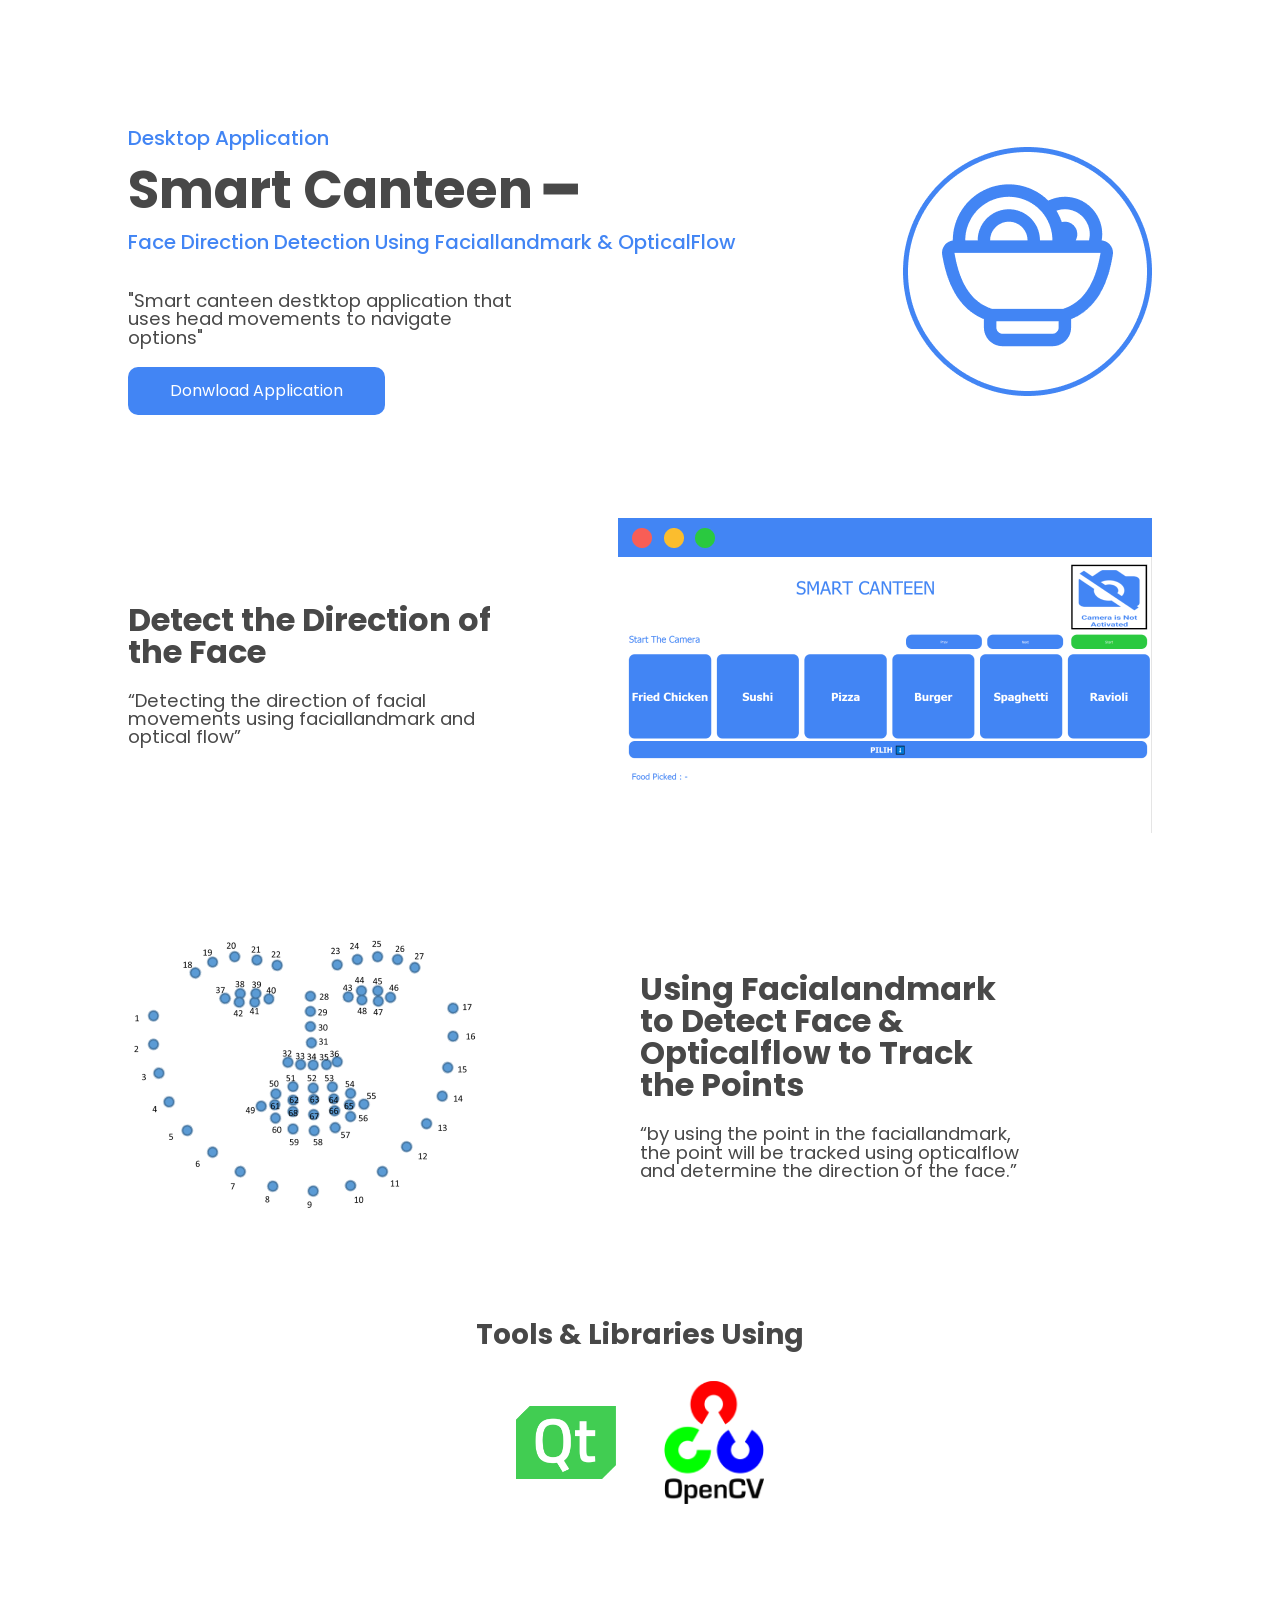
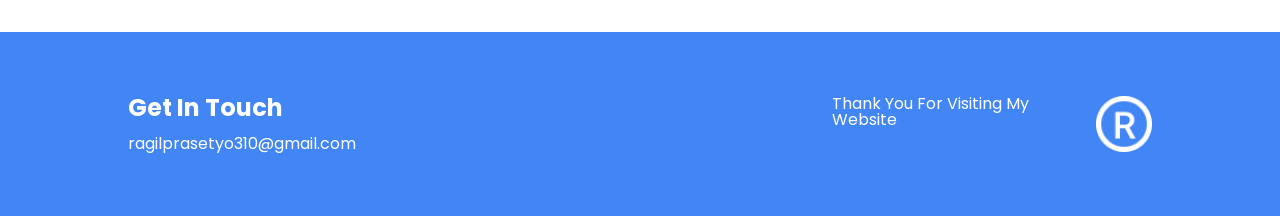
==== project/project1.html @ 8fffec0a "big update jan 2022" ====
<!DOCTYPE html>
<html lang="en">
    <head>
        <meta charset="UTF-8">
        <meta http-equiv="X-UA-Compatible" content="IE=edge">
        <meta name="viewport" content="width=device-width, initial-scale=1.0">
        <link rel="icon" href="../src/img/logo.ico">
        <link rel="stylesheet" href="../src/styles/reset.css">
        <link rel="stylesheet" href="../src/styles/global.css">
        <link rel="stylesheet" href="../src/styles/project1/project1.css">
        <link rel="stylesheet" href="https://pro.fontawesome.com/releases/v5.10.0/css/all.css" integrity="sha384-AYmEC3Yw5cVb3ZcuHtOA93w35dYTsvhLPVnYs9eStHfGJvOvKxVfELGroGkvsg+p" crossorigin="anonymous"/>
        <title>Project | Smart Canteen</title>
    </head>
<body>
    <div class="content-wide-container">
        <nav class="navbar">

        </nav>

        <div class="content-header">
            <div class="content-description">
                <p class="blue-text">Desktop Application</p>
                <h1>Smart Canteen ━</h1>
                <p class="blue-text">Face Direction Detection Using Faciallandmark & OpticalFlow</p>
                <p class="summary">
                    "Smart canteen destktop application that uses head movements to navigate options"
                </p>
                <a href="#" class="button-blue button">Donwload Application</a>
            </div>
            <img src='../src/img/project1/smart-canteen.png' />
        </div>
        <div class='content-flexbox'>
            <div class="text">
                <h2>Detect the Direction of the Face</h2>
                <p>“Detecting the direction of facial movements using faciallandmark and optical flow”</p>
            </div>
            <img src='../src/img/project1/app.png' />
        </div>

        <div class='content-flexbox'>
            <div>
                <img src='../src/img/project1/fl.png' />
            </div>
            <div class="text">
                <h2>Using Facialandmark to Detect Face & Opticalflow to Track the Points</h2>
                <p>“by using the point in the faciallandmark, the point will be tracked using opticalflow and determine the direction of the face.”</p>
            </div>
        </div>

        <div class='content-center'>
            <h2>Tools & Libraries Using</h2>
            <div class='image-container'>
                <img src='../src/img/project1/qt.png'/ class='icon'>
                <img src='../src/img/project1/opencv.png'  class='icon'/>
            </div>
        </div>

    </div>

    <footer class='footer-blue footer-container'>
        <div class='footer-left'>
            <h3>Get In Touch</h3>
            <p>ragilprasetyo310@gmail.com</p>
        </div>
        <div class='footer-right'>
            <p>Thank You For Visiting My Website</p>
            <img src='../src/img/footer-icon.png' />
        </div>
    </footer>
</body>
</html>
---- src/styles/global.css ----
.button {
  border-radius: 10px;
  display: -webkit-inline-box;
  display: -ms-inline-flexbox;
  display: inline-flex;
  width: 220px;
  -webkit-box-pack: center;
      -ms-flex-pack: center;
          justify-content: center;
  color: white;
  text-decoration: none;
  text-align: center;
  padding: 1rem 1.15rem;
  -webkit-transition: all .2s ease-in-out;
  transition: all .2s ease-in-out;
}

.button-small {
  border-radius: 10px;
  display: -webkit-inline-box;
  display: -ms-inline-flexbox;
  display: inline-flex;
  width: 150px;
  -webkit-box-pack: center;
      -ms-flex-pack: center;
          justify-content: center;
  color: white;
  text-decoration: none;
  text-align: center;
  padding: 1rem 1.15rem;
  -webkit-transition: all .2s ease-in-out;
  transition: all .2s ease-in-out;
}

.button-blue {
  background-color: #4285F4;
}

.button-blue:hover {
  background-color: #1E50A5;
}

.button-red {
  background-color: #F85E56;
}

.button-red:hover {
  background-color: #D8342B;
}

.content-container {
  padding: 5% 25%;
}

@media (min-width: 0px) and (max-width: 480px) {
  .content-container {
    padding: 20% 10%;
  }
}

@media (min-width: 481px) and (max-width: 767px) {
  .content-container {
    padding: 15% 10%;
  }
}

@media (min-width: 768px) and (max-width: 1024px) {
  .content-container {
    padding: 10% 15%;
  }
}

@media (min-width: 768px) and (max-width: 1024px) and (orientation: landscape) {
  .content-container {
    padding: 5% 20%;
  }
}

.content-wide-container {
  padding: 10% 10%;
}

@media (min-width: 0px) and (max-width: 480px) {
  .content-wide-container {
    padding: 20% 10%;
  }
}

@media (min-width: 481px) and (max-width: 767px) {
  .content-wide-container {
    padding: 15% 10%;
  }
}

@media (min-width: 768px) and (max-width: 1024px) {
  .content-wide-container {
    padding: 10% 15%;
  }
}

@media (min-width: 768px) and (max-width: 1024px) and (orientation: landscape) {
  .content-wide-container {
    padding: 5% 20%;
  }
}

.red-text {
  color: #F85E56;
}

.blue-text {
  color: #4285F4;
}

.content-header {
  display: -webkit-box;
  display: -ms-flexbox;
  display: flex;
  -webkit-box-pack: justify;
      -ms-flex-pack: justify;
          justify-content: space-between;
  -webkit-box-align: center;
      -ms-flex-align: center;
          align-items: center;
  -webkit-box-flex: wrap;
      -ms-flex: wrap;
          flex: wrap;
}

@media (min-width: 0px) and (max-width: 480px) {
  .content-header {
    -webkit-box-orient: vertical;
    -webkit-box-direction: normal;
        -ms-flex-flow: column wrap-reverse;
            flex-flow: column wrap-reverse;
    -ms-flex-wrap: wrap-reverse;
        flex-wrap: wrap-reverse;
  }
}

@media (min-width: 481px) and (max-width: 767px) {
  .content-header {
    -webkit-box-orient: vertical;
    -webkit-box-direction: normal;
        -ms-flex-flow: column wrap-reverse;
            flex-flow: column wrap-reverse;
    -ms-flex-wrap: wrap-reverse;
        flex-wrap: wrap-reverse;
  }
}

@media (min-width: 768px) and (max-width: 1024px) {
  .content-header {
    -webkit-box-orient: vertical;
    -webkit-box-direction: normal;
        -ms-flex-flow: column wrap-reverse;
            flex-flow: column wrap-reverse;
    -ms-flex-wrap: wrap-reverse;
        flex-wrap: wrap-reverse;
  }
}

@media (min-width: 0px) and (max-width: 480px) {
  .content-header img {
    margin-top: 2rem;
    -o-object-fit: contain;
       object-fit: contain;
    width: 150px;
  }
}

@media (min-width: 481px) and (max-width: 767px) {
  .content-header img {
    margin-top: 2rem;
    -o-object-fit: contain;
       object-fit: contain;
    width: 150px;
  }
}

@media (min-width: 768px) and (max-width: 1024px) {
  .content-header img {
    margin-top: 2rem;
    -o-object-fit: contain;
       object-fit: contain;
    width: 150px;
  }
}

.content-header .content-description h1 {
  font-size: 3.25rem;
  color: #484848;
  font-weight: 700;
  margin: 1rem 0;
}

@media (min-width: 0px) and (max-width: 480px) {
  .content-header .content-description h1 {
    font-size: 2.25rem;
  }
}

@media (min-width: 481px) and (max-width: 767px) {
  .content-header .content-description h1 {
    font-size: 2.25rem;
  }
}

@media (min-width: 768px) and (max-width: 1024px) {
  .content-header .content-description h1 {
    font-size: 2.25rem;
  }
}

.content-header .content-description p {
  font-size: 1.25rem;
  font-weight: 500;
}

.content-header .content-description .summary {
  font-size: 1.15rem;
  color: #484848;
  font-weight: 400;
  width: 50%;
  margin: 2.5rem 0 1.25rem;
}

@media (min-width: 0px) and (max-width: 480px) {
  .content-header .content-description .summary {
    width: 100%;
  }
}

@media (min-width: 481px) and (max-width: 767px) {
  .content-header .content-description .summary {
    width: 100%;
  }
}

@media (min-width: 768px) and (max-width: 1024px) {
  .content-header .content-description .summary {
    width: 100%;
  }
}

.content-flexbox {
  display: -webkit-box;
  display: -ms-flexbox;
  display: flex;
  -webkit-box-pack: justify;
      -ms-flex-pack: justify;
          justify-content: space-between;
  -webkit-box-align: center;
      -ms-flex-align: center;
          align-items: center;
  margin: 10% 0;
}

@media (min-width: 0px) and (max-width: 480px) {
  .content-flexbox {
    -webkit-box-orient: vertical;
    -webkit-box-direction: normal;
        -ms-flex-direction: column;
            flex-direction: column;
    -webkit-box-pack: center;
        -ms-flex-pack: center;
            justify-content: center;
  }
}

@media (min-width: 481px) and (max-width: 767px) {
  .content-flexbox {
    -webkit-box-orient: vertical;
    -webkit-box-direction: normal;
        -ms-flex-direction: column;
            flex-direction: column;
  }
}

@media (min-width: 768px) and (max-width: 1024px) {
  .content-flexbox {
    -webkit-box-orient: vertical;
    -webkit-box-direction: normal;
        -ms-flex-direction: column;
            flex-direction: column;
  }
}

@media (min-width: 0px) and (max-width: 480px) {
  .content-flexbox img {
    -o-object-fit: contain;
       object-fit: contain;
    margin: 2rem 0;
    width: 250px;
  }
}

@media (min-width: 481px) and (max-width: 767px) {
  .content-flexbox img {
    -o-object-fit: contain;
       object-fit: contain;
    width: 250px;
  }
}

@media (min-width: 768px) and (max-width: 1024px) {
  .content-flexbox img {
    -o-object-fit: contain;
       object-fit: contain;
    width: 250px;
  }
}

.content-flexbox .text {
  width: 50%;
  display: inline;
}

@media (min-width: 0px) and (max-width: 480px) {
  .content-flexbox .text {
    width: 100%;
  }
}

@media (min-width: 481px) and (max-width: 767px) {
  .content-flexbox .text {
    width: 100%;
  }
}

@media (min-width: 768px) and (max-width: 1024px) {
  .content-flexbox .text {
    width: 100%;
  }
}

.content-flexbox .text h2 {
  font-size: 2rem;
  color: #484848;
  font-weight: 700;
  margin-bottom: 1.5rem;
  width: 75%;
}

@media (min-width: 0px) and (max-width: 480px) {
  .content-flexbox .text h2 {
    font-size: 1.25rem;
    width: 100%;
  }
}

@media (min-width: 481px) and (max-width: 767px) {
  .content-flexbox .text h2 {
    font-size: 1.25rem;
    width: 100%;
  }
}

@media (min-width: 768px) and (max-width: 1024px) {
  .content-flexbox .text h2 {
    font-size: 1.25rem;
    width: 100%;
  }
}

.content-flexbox .text p {
  font-size: 1.15rem;
  color: #484848;
  width: 75%;
}

@media (min-width: 0px) and (max-width: 480px) {
  .content-flexbox .text p {
    font-size: 1rem;
    width: 100%;
  }
}

@media (min-width: 481px) and (max-width: 767px) {
  .content-flexbox .text p {
    font-size: 1rem;
    width: 100%;
  }
}

@media (min-width: 768px) and (max-width: 1024px) {
  .content-flexbox .text p {
    font-size: 1rem;
    width: 100%;
  }
}

.content-center {
  display: -webkit-box;
  display: -ms-flexbox;
  display: flex;
  -webkit-box-orient: vertical;
  -webkit-box-direction: normal;
      -ms-flex-direction: column;
          flex-direction: column;
  -webkit-box-align: center;
      -ms-flex-align: center;
          align-items: center;
}

.content-center h2 {
  font-size: 1.75rem;
  color: #484848;
  font-weight: 700;
  margin-bottom: 2rem;
}

@media (min-width: 0px) and (max-width: 480px) {
  .content-center h2 {
    font-size: 1.25rem;
  }
}

@media (min-width: 481px) and (max-width: 767px) {
  .content-center h2 {
    font-size: 1.25rem;
  }
}

@media (min-width: 768px) and (max-width: 1024px) {
  .content-center h2 {
    font-size: 1.5rem;
  }
}

.content-center .image-container {
  display: -webkit-box;
  display: -ms-flexbox;
  display: flex;
  -webkit-box-align: center;
      -ms-flex-align: center;
          align-items: center;
}

.content-center .image-container .icon {
  margin-right: 3rem;
  -o-object-fit: contain;
     object-fit: contain;
  width: 100px;
}

.content-center .image-container .icon:last-child {
  margin-right: 0;
}

.footer-blue {
  background-color: #4285F4;
}

.footer-red {
  background-color: #F85E56;
}

.footer-container {
  padding: 5% 10%;
  color: white;
  display: -webkit-box;
  display: -ms-flexbox;
  display: flex;
  -webkit-box-pack: justify;
      -ms-flex-pack: justify;
          justify-content: space-between;
}

@media (min-width: 0px) and (max-width: 480px) {
  .footer-container {
    -webkit-box-orient: vertical;
    -webkit-box-direction: normal;
        -ms-flex-direction: column;
            flex-direction: column;
  }
}

@media (min-width: 481px) and (max-width: 767px) {
  .footer-container {
    -webkit-box-orient: vertical;
    -webkit-box-direction: normal;
        -ms-flex-direction: column;
            flex-direction: column;
  }
}

@media (min-width: 768px) and (max-width: 1024px) {
  .footer-container {
    -webkit-box-orient: horizontal;
    -webkit-box-direction: normal;
        -ms-flex-direction: row;
            flex-direction: row;
  }
}

.footer-container .footer-left h3 {
  font-size: 1.5rem;
  font-weight: 700;
  margin-bottom: 1rem;
}

.footer-container .footer-right {
  display: -webkit-box;
  display: -ms-flexbox;
  display: flex;
}

@media (min-width: 0px) and (max-width: 480px) {
  .footer-container .footer-right {
    -webkit-box-orient: vertical;
    -webkit-box-direction: normal;
        -ms-flex-direction: column;
            flex-direction: column;
    margin-top: 2.5rem;
  }
}

@media (min-width: 481px) and (max-width: 767px) {
  .footer-container .footer-right {
    -webkit-box-orient: vertical;
    -webkit-box-direction: normal;
        -ms-flex-direction: column;
            flex-direction: column;
    margin-top: 2.5rem;
  }
}

@media (min-width: 768px) and (max-width: 1024px) {
  .footer-container .footer-right {
    -webkit-box-pack: center;
        -ms-flex-pack: center;
            justify-content: center;
    -webkit-box-align: center;
        -ms-flex-align: center;
            align-items: center;
  }
}

@media (min-width: 0px) and (max-width: 480px) {
  .footer-container .footer-right img {
    -o-object-fit: contain;
       object-fit: contain;
    margin: 2rem 0;
    width: 70px;
  }
}

@media (min-width: 481px) and (max-width: 767px) {
  .footer-container .footer-right img {
    -o-object-fit: contain;
       object-fit: contain;
    margin: 2rem 0;
    width: 70px;
  }
}

@media (min-width: 768px) and (max-width: 1024px) {
  .footer-container .footer-right img {
    -o-object-fit: contain;
       object-fit: contain;
    width: 70px;
    margin-left: 2rem;
  }
}

.footer-container .footer-right p {
  font-size: 1rem;
}
/*# sourceMappingURL=global.css.map */
---- src/styles/project1/project1.css ----
/* No CSS *//*# sourceMappingURL=project1.css.map */
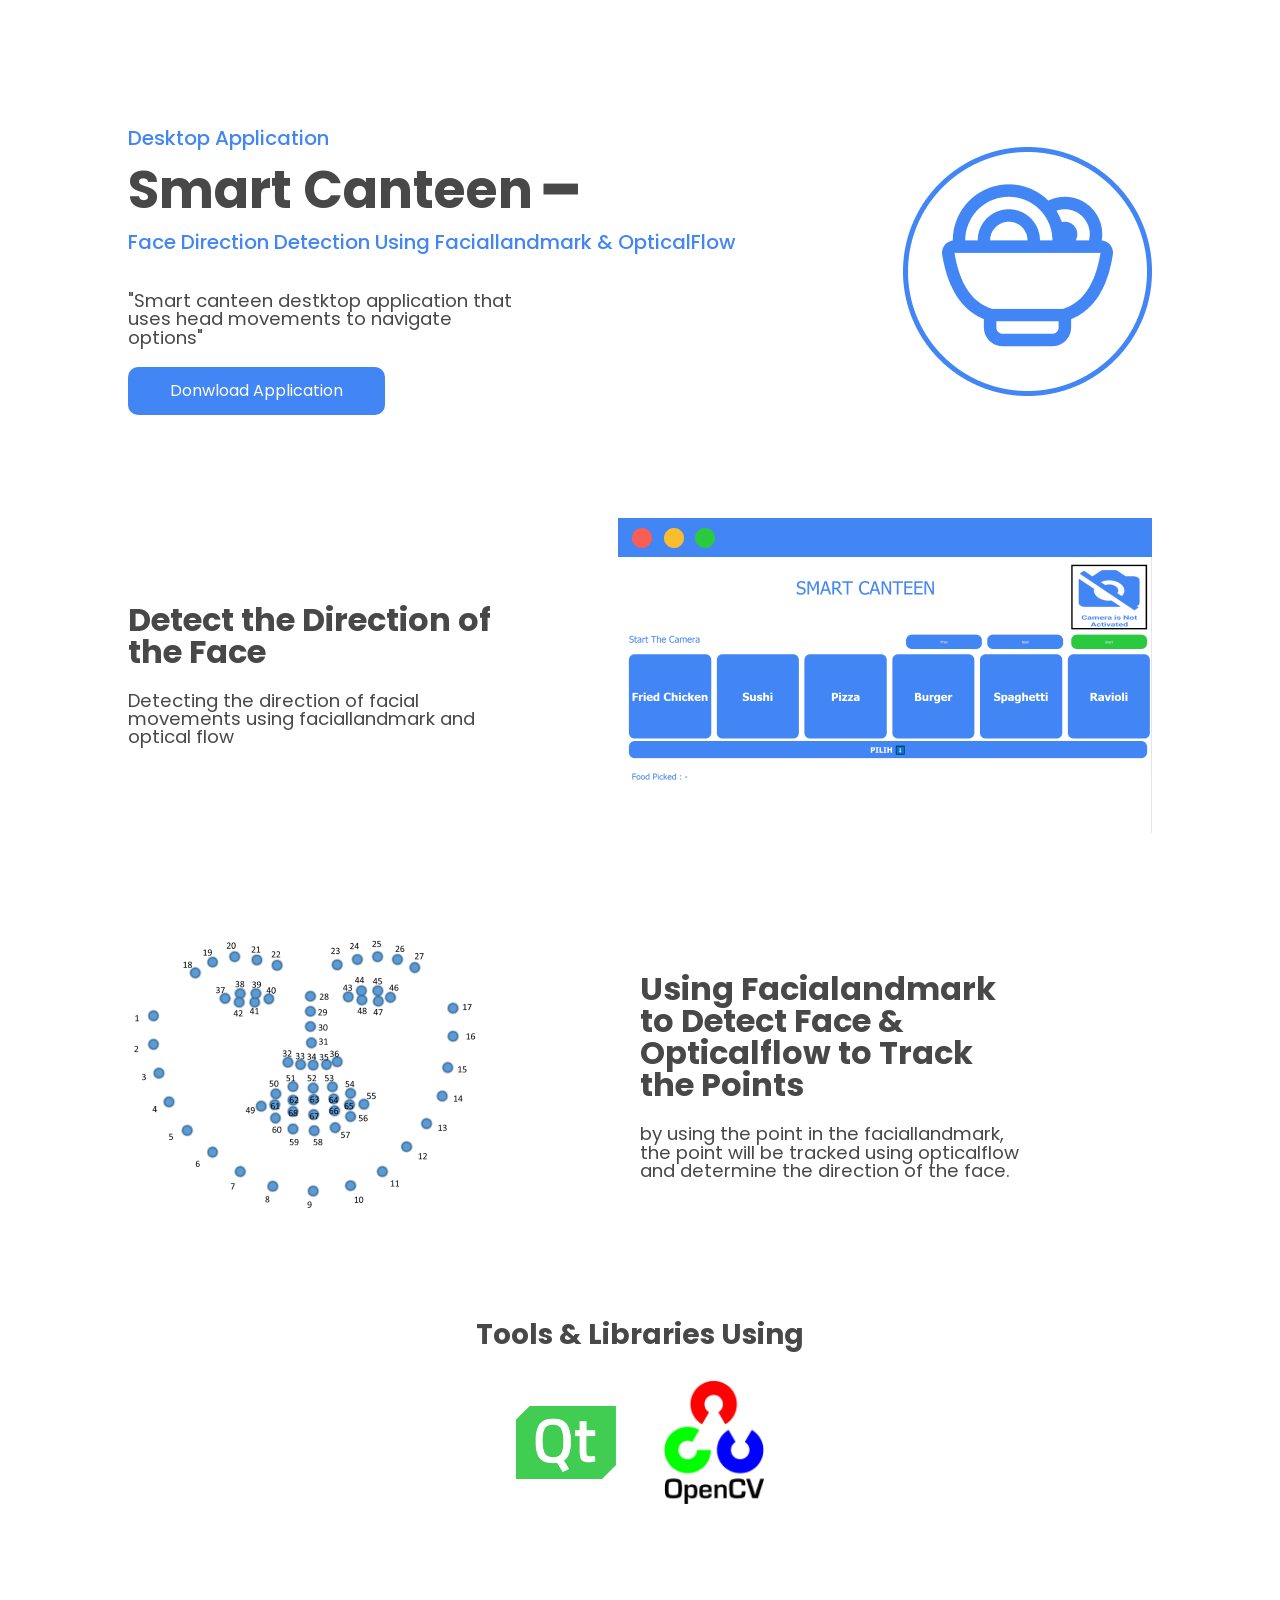
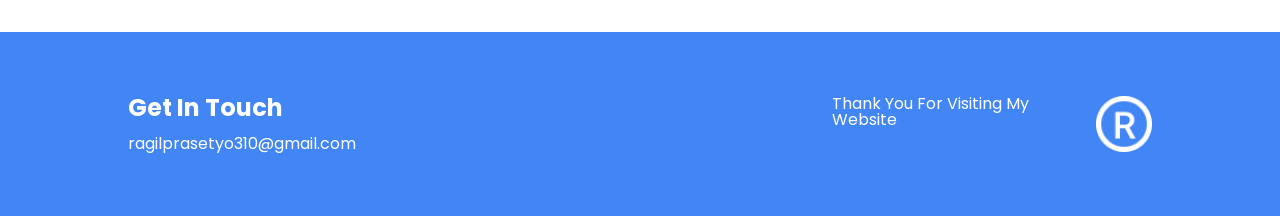
==== commit a7c286d9: "Add tird project and fixed some error" ====
--- a/project/project1.html
+++ b/project/project1.html
@@ -32,7 +32,7 @@
         <div class='content-flexbox'>
             <div class="text">
                 <h2>Detect the Direction of the Face</h2>
-                <p>“Detecting the direction of facial movements using faciallandmark and optical flow”</p>
+                <p>Detecting the direction of facial movements using faciallandmark and optical flow</p>
             </div>
             <img src='../src/img/project1/app.png' />
         </div>
@@ -43,7 +43,7 @@
             </div>
             <div class="text">
                 <h2>Using Facialandmark to Detect Face & Opticalflow to Track the Points</h2>
-                <p>“by using the point in the faciallandmark, the point will be tracked using opticalflow and determine the direction of the face.”</p>
+                <p>by using the point in the faciallandmark, the point will be tracked using opticalflow and determine the direction of the face.</p>
             </div>
         </div>
 
--- a/src/styles/global.css
+++ b/src/styles/global.css
@@ -48,6 +48,14 @@
   background-color: #D8342B;
 }
 
+.button-yellow {
+  background-color: #FBBD2E;
+}
+
+.button-yellow:hover {
+  background-color: #DFA41D;
+}
+
 .content-container {
   padding: 5% 25%;
 }
@@ -110,6 +118,10 @@
 
 .blue-text {
   color: #4285F4;
+}
+
+.yellow-text {
+  color: #FBBD2E;
 }
 
 .content-header {
@@ -456,6 +468,10 @@
   background-color: #F85E56;
 }
 
+.footer-yellow {
+  background-color: #FBBD2E;
+}
+
 .footer-container {
   padding: 5% 10%;
   color: white;
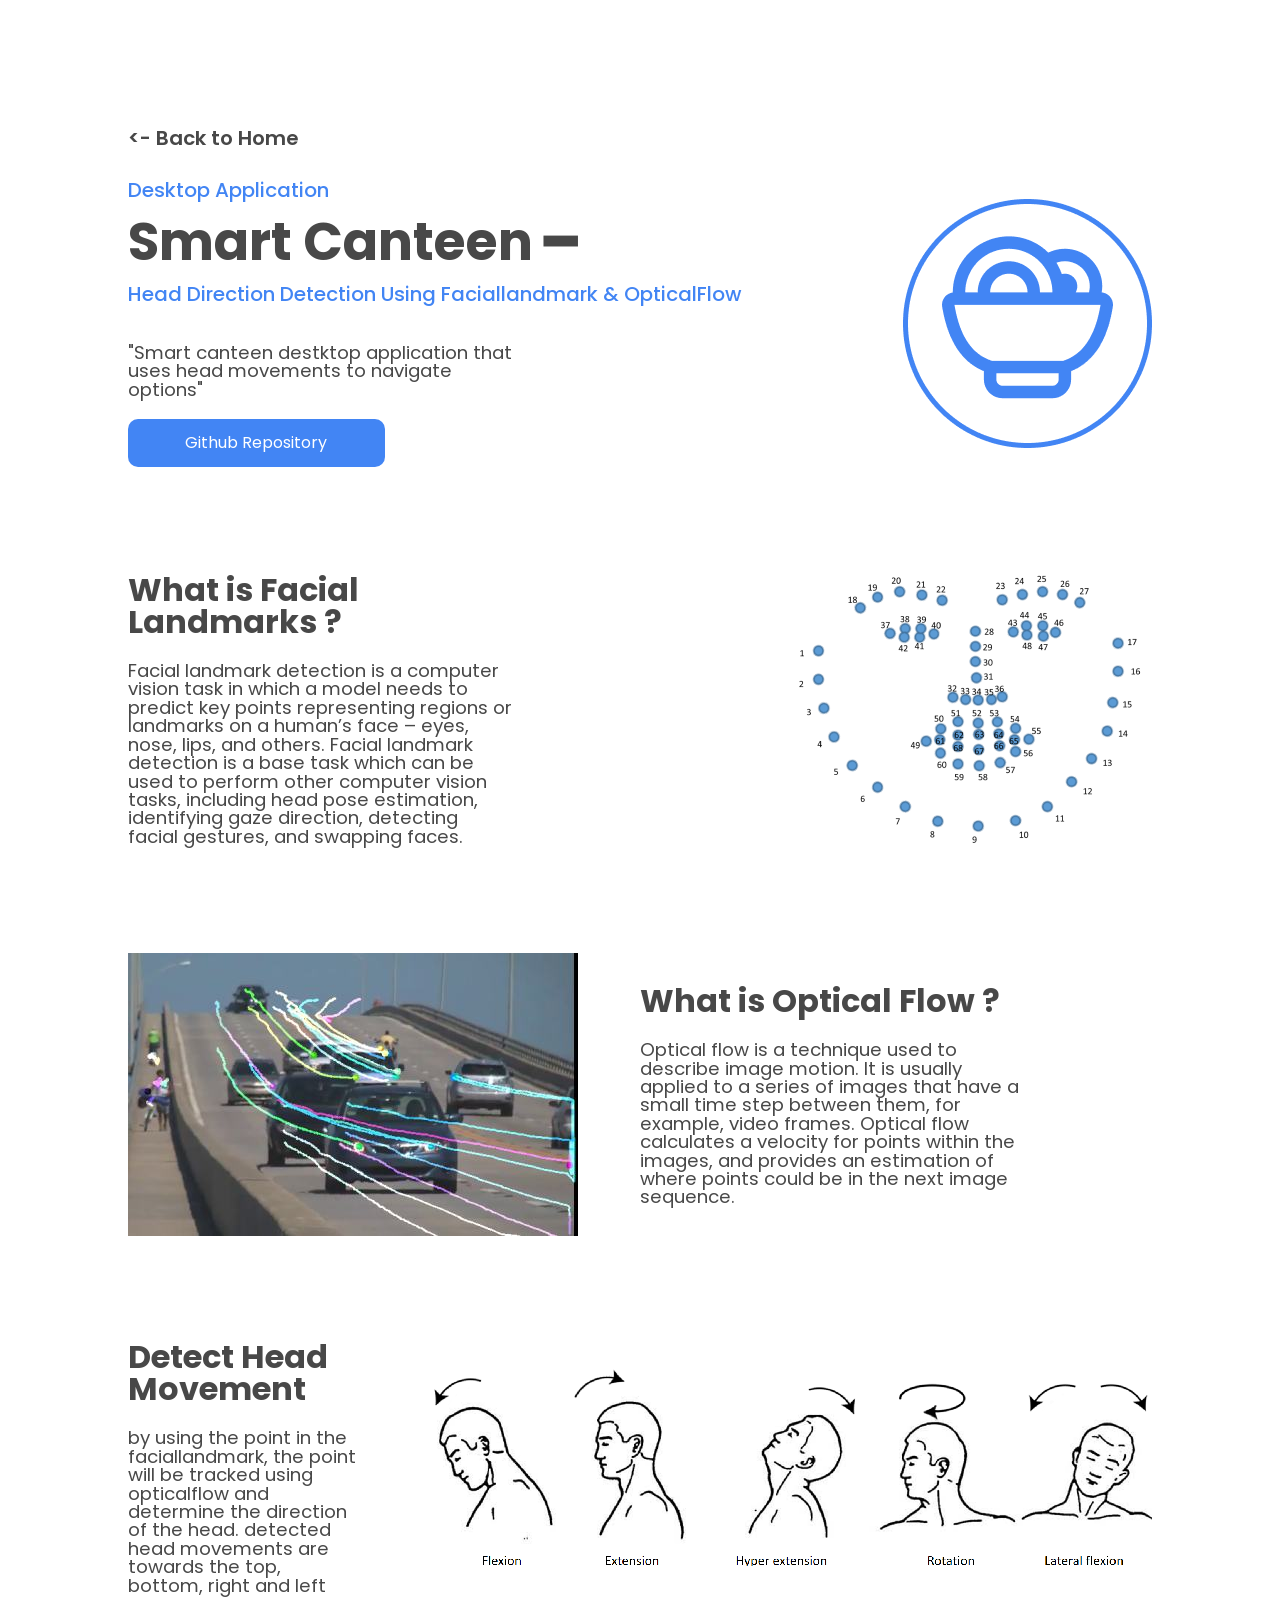
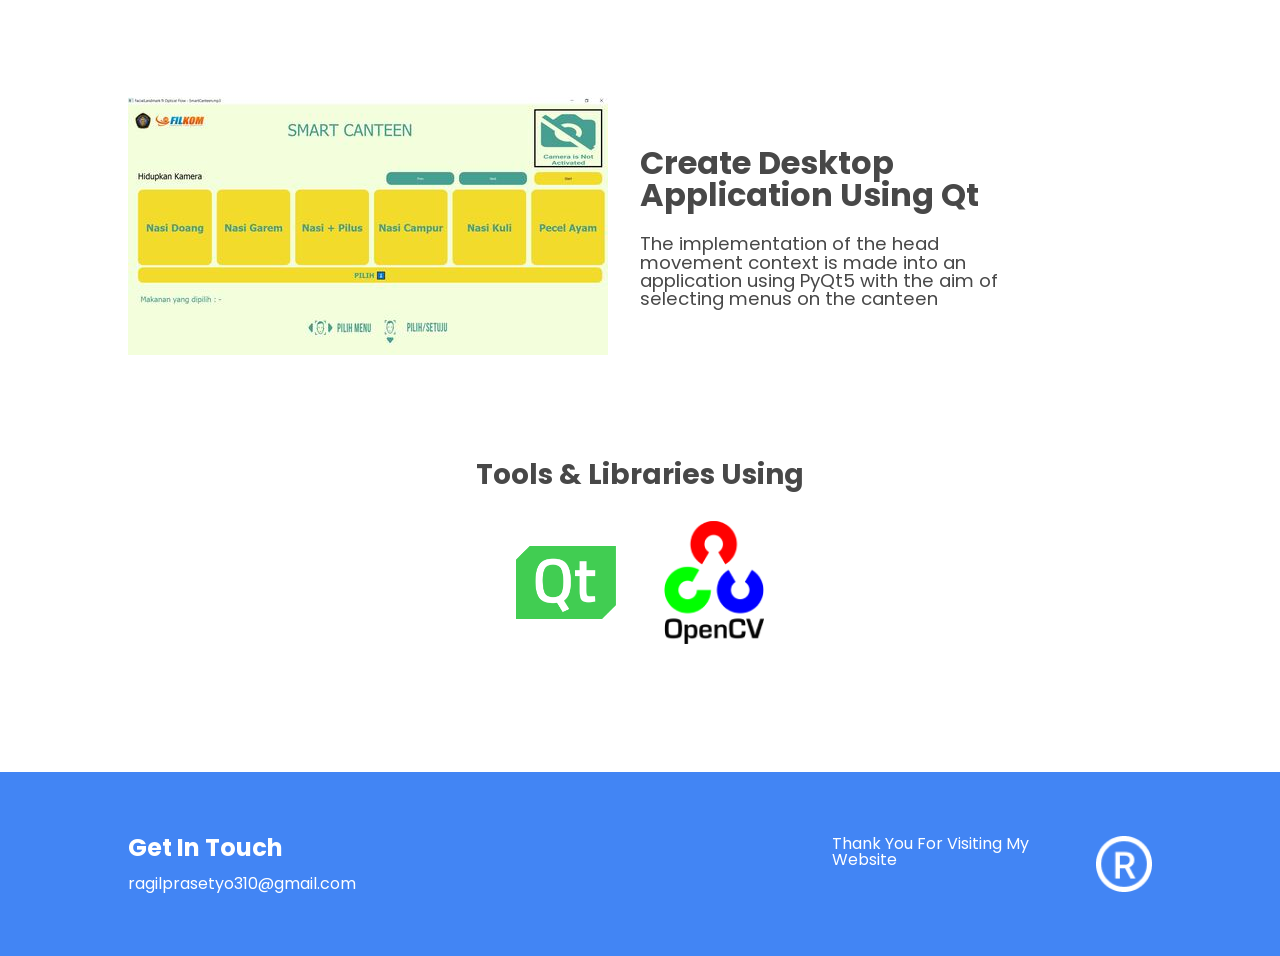
==== commit 6111e1ca: "Upadte Project" ====
--- a/project/project1.html
+++ b/project/project1.html
@@ -13,37 +13,59 @@
     </head>
 <body>
     <div class="content-wide-container">
-        <nav class="navbar">
-
-        </nav>
+        <div class="navbar-home">
+            <a href="../">
+                <- Back to Home
+            </a>
+        </div>
 
         <div class="content-header">
             <div class="content-description">
                 <p class="blue-text">Desktop Application</p>
                 <h1>Smart Canteen ━</h1>
-                <p class="blue-text">Face Direction Detection Using Faciallandmark & OpticalFlow</p>
+                <p class="blue-text">Head Direction Detection Using Faciallandmark & OpticalFlow</p>
                 <p class="summary">
                     "Smart canteen destktop application that uses head movements to navigate options"
                 </p>
-                <a href="#" class="button-blue button">Donwload Application</a>
+                <a href="https://github.com/ragilhadi/smart-canteen" target="_blank" class="button-blue button">Github Repository</a>
             </div>
             <img src='../src/img/project1/smart-canteen.png' />
         </div>
         <div class='content-flexbox'>
             <div class="text">
-                <h2>Detect the Direction of the Face</h2>
-                <p>Detecting the direction of facial movements using faciallandmark and optical flow</p>
+                <h2>What is Facial Landmarks ?</h2>
+                <p>Facial landmark detection is a computer vision task in which a model needs to predict key points representing regions or landmarks on a human’s face – eyes, nose, lips, and others. Facial landmark detection is a base task which can be used to perform other computer vision tasks, including head pose estimation, identifying gaze direction, detecting facial gestures, and swapping faces.</p>
             </div>
-            <img src='../src/img/project1/app.png' />
+            <img src='../src/img/project1/fl.png' />
         </div>
 
         <div class='content-flexbox'>
             <div>
-                <img src='../src/img/project1/fl.png' />
+                <img src='../src/img/project1/opticalflow.jpg' />
             </div>
             <div class="text">
-                <h2>Using Facialandmark to Detect Face & Opticalflow to Track the Points</h2>
-                <p>by using the point in the faciallandmark, the point will be tracked using opticalflow and determine the direction of the face.</p>
+                <h2>What is Optical Flow ?</h2>
+                <p>Optical flow is a technique used to describe image motion. It is usually applied to a series of images that have a small time step between them, for example, video frames. Optical flow calculates a velocity for points within the images, and provides an estimation of where points could be in the next image sequence.</p>
+            </div>
+        </div>
+
+        <div class='content-flexbox'>
+            <div class="text">
+                <h2>Detect Head Movement</h2>
+                <p>by using the point in the faciallandmark, the point will be tracked using opticalflow and determine the direction of the head. detected head movements are towards the top, bottom, right and left</p>
+            </div>
+            <div>
+                <img src='../src/img/project1/head_move.png' />
+            </div>
+        </div>
+
+        <div class='content-flexbox'>
+            <div>
+                <img src='../src/img/project1/app.JPG' />
+            </div>
+            <div class="text">
+                <h2>Create Desktop Application Using Qt</h2>
+                <p>The implementation of the head movement context is made into an application using PyQt5 with the aim of selecting menus on the canteen</p>
             </div>
         </div>
 
--- a/src/styles/global.css
+++ b/src/styles/global.css
@@ -56,6 +56,14 @@
   background-color: #DFA41D;
 }
 
+.button-green {
+  background-color: #2AC940;
+}
+
+.button-green:hover {
+  background-color: #1B972C;
+}
+
 .content-container {
   padding: 5% 25%;
 }
@@ -122,6 +130,10 @@
 
 .yellow-text {
   color: #FBBD2E;
+}
+
+.green-text {
+  color: #2AC940;
 }
 
 .content-header {
@@ -460,6 +472,23 @@
   margin-right: 0;
 }
 
+.flexbox-column {
+  -webkit-box-orient: vertical;
+  -webkit-box-direction: normal;
+      -ms-flex-direction: column;
+          flex-direction: column;
+  -webkit-box-pack: start;
+      -ms-flex-pack: start;
+          justify-content: flex-start;
+  -webkit-box-align: start;
+      -ms-flex-align: start;
+          align-items: flex-start;
+}
+
+.flexbox-column img {
+  margin-top: 3rem;
+}
+
 .footer-blue {
   background-color: #4285F4;
 }
@@ -470,6 +499,10 @@
 
 .footer-yellow {
   background-color: #FBBD2E;
+}
+
+.footer-green {
+  background-color: #2AC940;
 }
 
 .footer-container {
@@ -583,4 +616,32 @@
 .footer-container .footer-right p {
   font-size: 1rem;
 }
+
+.navbar-home {
+  margin: 0 0 2rem;
+}
+
+.navbar-home a {
+  font-size: 1.25rem;
+  text-decoration: none;
+  color: #484848;
+  font-weight: 600;
+}
+
+.important-text {
+  font-size: 1.2rem;
+  font-weight: bold;
+}
+
+.important-text-red {
+  color: #F85E56;
+}
+
+.important-text-yellow {
+  color: #FBBD2E;
+}
+
+.small-image {
+  width: 420px;
+}
 /*# sourceMappingURL=global.css.map */
